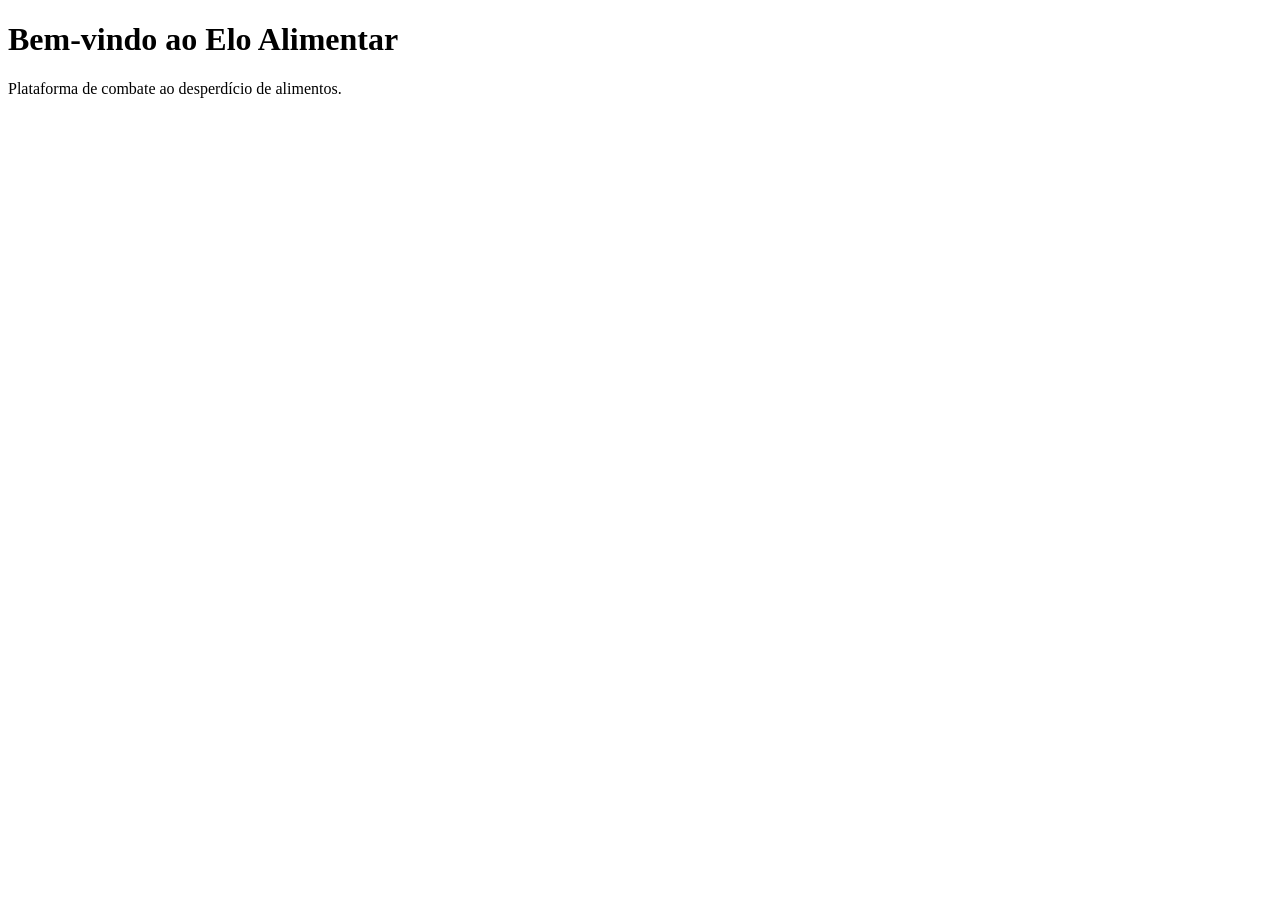
==== src/pages/index.html @ 0d0992c5 "feat: adiciona index.html inicial e estrutura de pastas" ====
<!DOCTYPE html>
<html lang="pt-BR">
<head>
    <meta charset="UTF-8">
    <meta name="viewport" content="width=device-width, initial-scale=1.0">
    <title>Elo Alimentar</title>
</head>
<body>
    <h1>Bem-vindo ao Elo Alimentar</h1>
    <p>Plataforma de combate ao desperdício de alimentos.</p>
</body>
</html>
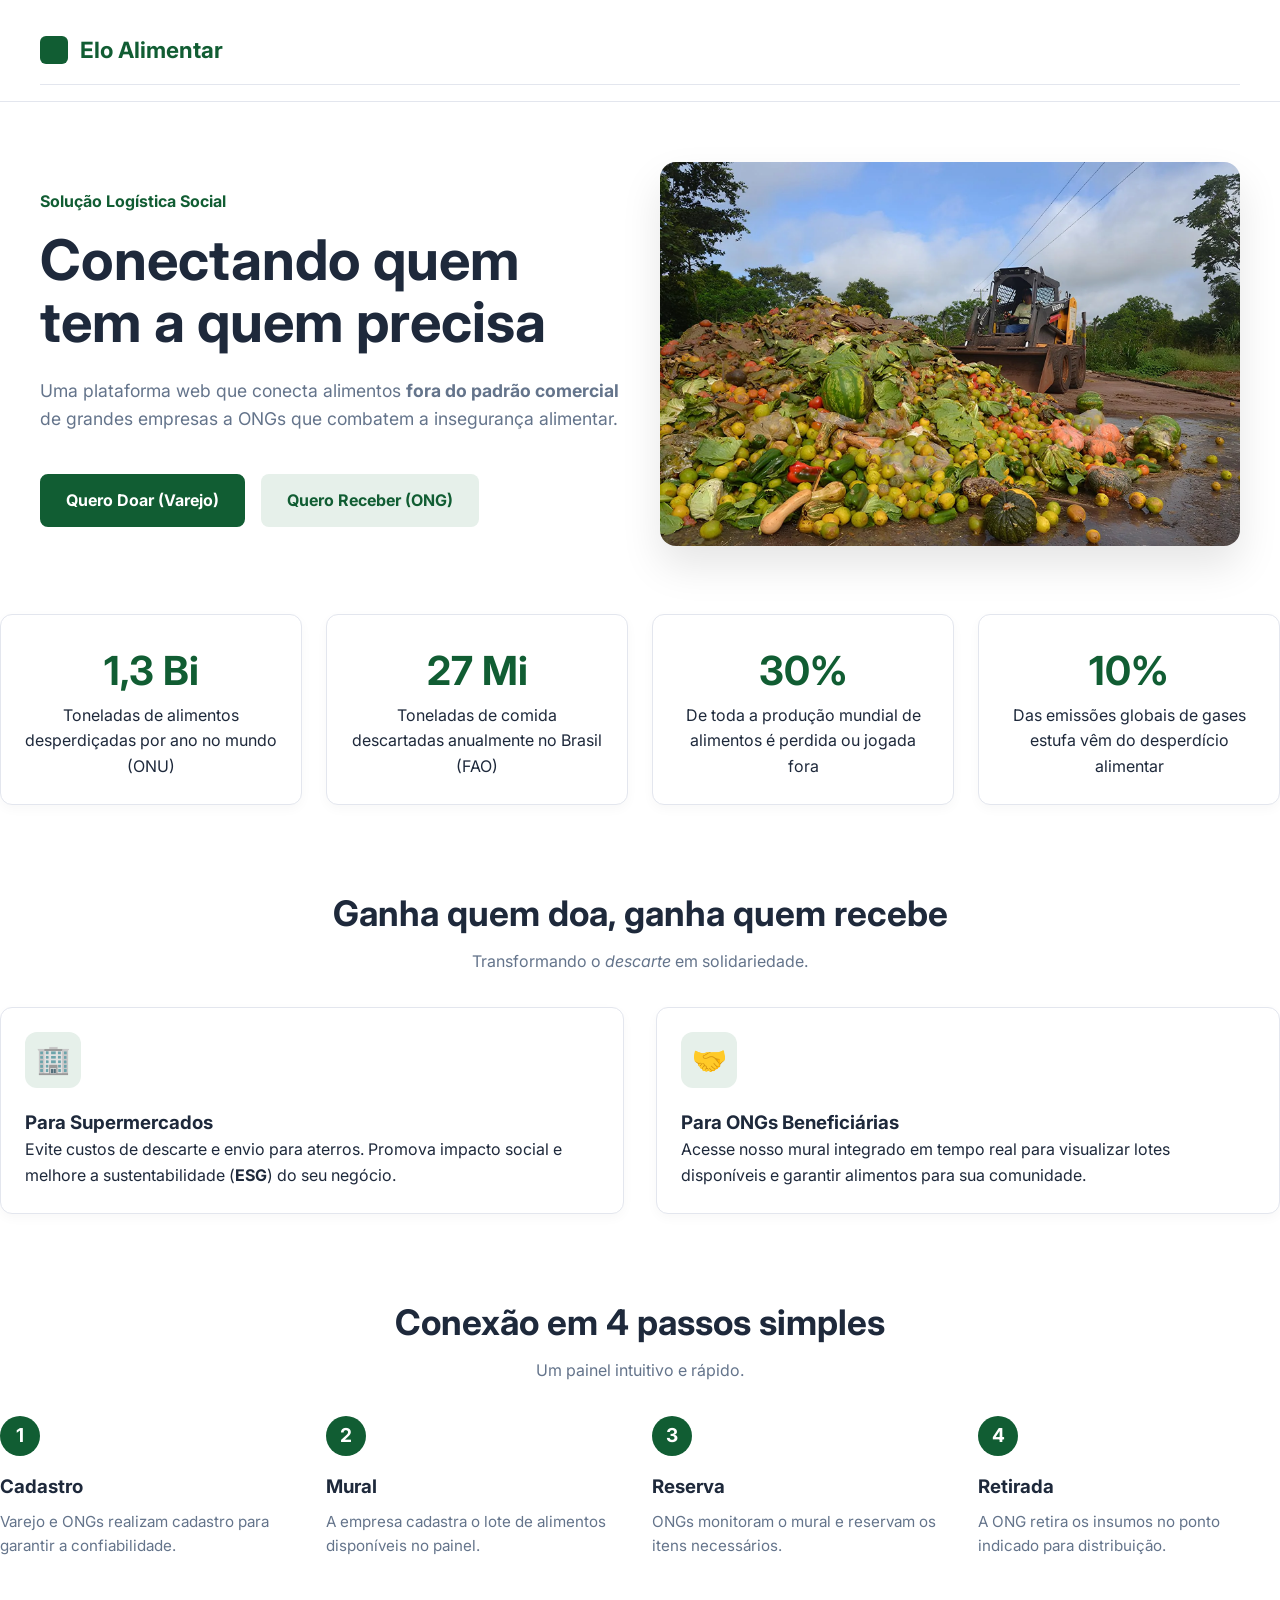
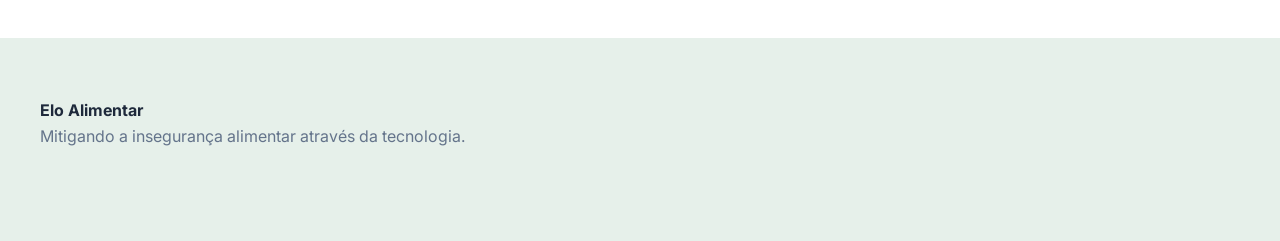
==== commit ee3b76d5: "Feature: Landing Page HTML e CSS global" ====
--- a/src/pages/index.html
+++ b/src/pages/index.html
@@ -3,10 +3,123 @@
 <head>
     <meta charset="UTF-8">
     <meta name="viewport" content="width=device-width, initial-scale=1.0">
-    <title>Elo Alimentar</title>
+    <meta name="description" content="Plataforma que conecta alimentos fora do padrão comercial a ONGs.">
+    <title>Elo Alimentar | Início</title>
+  
+    <link rel="preconnect" href="https://fonts.googleapis.com">
+    <link rel="preconnect" href="https://fonts.gstatic.com" crossorigin>
+    <link href="https://fonts.googleapis.com/css2?family=Inter:wght@300;400;600;700&display=swap" rel="stylesheet">
+    
+    <link rel="stylesheet" href="../styles/global.css">
+    <link rel="stylesheet" href="../styles/index.css">
 </head>
 <body>
-    <h1>Bem-vindo ao Elo Alimentar</h1>
-    <p>Plataforma de combate ao desperdício de alimentos.</p>
+    <header class="cabeçalho">
+        <div class="cabeçalho container">
+            <a href="logo.png" class="logo">
+                <span class="logo-icone" aria-hidden="true"></span>
+                <strong class="logo-nome">Elo Alimentar</strong>
+            </a>
+        </div>
+    </header>
+
+    <main class="principal">
+        <section class="hero">
+            <div class="container">
+                <article class="hero-conteudo">
+                    <em class="destaque">Solução Logística Social</em>
+                    <h1 class="hero-titulo">Conectando quem tem a quem precisa</h1>
+                    <p>Uma plataforma web que conecta alimentos <strong>fora do padrão comercial</strong> 
+                        de grandes empresas a ONGs que combatem a insegurança alimentar.</p>
+
+                    <menu class="acoes hero-acoes">
+                        <li><a href="#" class="btn">Quero Doar (Varejo)</a></li>
+                        <li><a href="#" class="btn secundario">Quero Receber (ONG)</a></li>
+                    </menu>
+                </article>
+
+                <figure class="hero-imagem">
+                    <img src="../images/Descarte.webp" alt="Voluntários entregando alimentos" width="600" height="400">
+                </figure>
+            </div>
+        </section>
+
+        <section aria-label="Estatísticas globais sobre o desperdício de alimentos">
+            <ul class="estatisticas-grid">
+                <li class="card texto-centro">
+                    <strong class="destaque h1">1,3 Bi</strong>
+                    <p>Toneladas de alimentos desperdiçadas por ano no mundo (ONU)</p>
+                </li>
+                <li class="card texto-centro">
+                    <strong class="destaque h1">27 Mi</strong>
+                    <p>Toneladas de comida descartadas anualmente no Brasil (FAO)</p>
+                </li>
+                <li class="card texto-centro">
+                    <strong class="destaque h1">30%</strong>
+                    <p>De toda a produção mundial de alimentos é perdida ou jogada fora</p>
+                </li>
+                <li class="card texto-centro">
+                    <strong class="destaque h1">10%</strong>
+                    <p>Das emissões globais de gases estufa vêm do desperdício alimentar</p>
+                </li>
+            </ul>
+        </section>
+
+        <section class="texto-centro espacamentoSecao">
+            <h2 id="titulo">Ganha quem doa, ganha quem recebe</h2>
+            <p class="sub">Transformando o <em>descarte</em> em solidariedade.</p>
+            
+            <div class="grid-como-funciona">
+                <article class="card texto-esquerda">
+                    <span class="icone" aria-hidden="true">🏢</span>
+                    <h3>Para Supermercados</h3>
+                    <p>Evite custos de descarte e envio para aterros. Promova impacto social e melhore a sustentabilidade (<strong>ESG</strong>) do seu negócio.</p>
+                </article>
+                
+                <article class="card texto-esquerda">
+                    <span class="icone" aria-hidden="true">🤝</span>
+                    <h3>Para ONGs Beneficiárias</h3>
+                    <p>Acesse nosso mural integrado em tempo real para visualizar lotes disponíveis e garantir alimentos para sua comunidade.</p>
+                </article>
+            </div>
+        </section>
+
+        <section class="texto-centro espacamentoSecao" id="como-funciona">
+            <h2 id="titulo">Conexão em 4 passos simples</h2>
+            <p class="sub">Um painel intuitivo e rápido.</p>
+            
+            <ol class="grid-passos">
+                <li class="texto-esquerda">
+                    <strong class="passo-lista">1</strong>
+                    <h3>Cadastro</h3>
+                    <p>Varejo e ONGs realizam cadastro para garantir a confiabilidade.</p>
+                </li>
+                <li class="texto-esquerda">
+                    <strong class="passo-lista">2</strong>
+                    <h3>Mural</h3>
+                    <p>A empresa cadastra o lote de alimentos disponíveis no painel.</p>
+                </li>
+                <li class="texto-esquerda">
+                    <strong class="passo-lista">3</strong>
+                    <h3>Reserva</h3>
+                    <p>ONGs monitoram o mural e reservam os itens necessários.</p>
+                </li>
+                <li class="texto-esquerda">
+                    <strong class="passo-lista">4</strong>
+                    <h3>Retirada</h3>
+                    <p>A ONG retira os insumos no ponto indicado para distribuição.</p>
+                </li>
+            </ol>
+        </section>
+    </main>
+
+    <footer class="rodape">
+        <div class="container grid-footer">
+            <section class="texto-esquerda">
+                <strong>Elo Alimentar</strong>
+                <p class="sub">Mitigando a insegurança alimentar através da tecnologia.</p>
+            </section>
+        </div>
+    </footer>
 </body>
 </html>
--- a/src/styles/global.css
+++ b/src/styles/global.css
@@ -0,0 +1,130 @@
+
+* {
+    margin: 0;
+    padding: 0;
+    box-sizing: border-box;
+}
+
+:root {
+    --cor-primaria: #115D33; 
+    --cor-fundo-destaque: #E6F0EA; 
+    --cor-escuro: #1E293B;
+    --cor-texto: #64748B;
+    --cor-fundo: #FFFFFF;
+    --cor-borda: #e3e6ee;
+}
+
+body {
+    font-family: 'Inter', sans-serif;
+    color: var(--cor-escuro);
+    background: var(--cor-fundo);
+    line-height: 1.6;
+}
+
+a {
+    color: inherit;
+    text-decoration: none;
+    transition: filter 0.3s ease;
+}
+
+ul, ol, menu {
+    list-style: none;
+}
+
+
+.container {
+    width: min(100% - 32px, 1200px);
+    margin: 0 auto;
+}
+
+.texto-centro { text-align: center; }
+.texto-esquerda { text-align: left; }
+.espacamentoSecao { margin: 80px 0; }
+
+#titulo {
+    font-size: 2.2rem;
+    color: var(--cor-escuro);
+    margin-bottom: 8px;
+}
+
+.sub {
+    color: var(--cor-texto);
+    margin-bottom: 32px;
+}
+
+.destaque {
+    color: var(--cor-primaria);
+    font-weight: 700;
+    font-style: normal;
+}
+
+.h1 { font-size: 2.5rem; }
+
+/* COMPONENTES: CABEÇALHO */
+.cabeçalho {
+    padding: 16px 0;
+    background: #fff;
+    border-bottom: 1px solid var(--cor-borda);
+    display: flex;
+    align-items: center;
+}
+
+.logo {
+    display: flex;
+    align-items: center;
+    gap: 12px;
+    font-size: 1.4rem;
+    color: var(--cor-primaria);
+}
+
+.logo-icone {
+    width: 28px;
+    height: 28px;
+    background: var(--cor-primaria);
+    border-radius: 6px;
+}
+
+.acoes {
+    display: flex;
+    gap: 16px;
+}
+
+.btn {
+    display: inline-block;
+    padding: 12px 24px;
+    border-radius: 8px;
+    font-weight: 700;
+    background: var(--cor-primaria);
+    color: #fff;
+    text-align: center;
+    border: 2px solid var(--cor-primaria);
+}
+
+.btn:hover { filter: brightness(0.9); }
+
+.btn.secundario {
+    background: var(--cor-fundo-destaque);
+    color: var(--cor-primaria);
+    border-color: transparent;
+}
+
+/* COMPONENTES: CARD */
+.card {
+    background: #fff;
+    border: 1px solid var(--cor-borda);
+    border-radius: 12px;
+    padding: 24px;
+    box-shadow: 0 4px 12px rgba(0, 0, 0, 0.03);
+}
+
+/* COMPONENTES: RODAPÉ */
+.rodape {
+    background: var(--cor-fundo-destaque);
+    padding: 60px 0;
+    margin-top: 80px;
+}
+
+.grid-footer {
+    display: grid;
+    grid-template-columns: 1fr;
+}
--- a/src/styles/index.css
+++ b/src/styles/index.css
@@ -0,0 +1,107 @@
+.hero {
+    padding: 60px 0;
+}
+
+.hero .container {
+    display: flex;
+    align-items: center;
+    gap: 40px;
+}
+
+.hero-conteudo {
+    flex: 1;
+}
+
+.hero-titulo {
+    font-size: 3.5rem;
+    line-height: 1.1;
+    margin: 16px 0 24px;
+    color: var(--cor-escuro);
+}
+
+.hero-conteudo p {
+    font-size: 1.1rem;
+    color: var(--cor-texto);
+    margin-bottom: 40px;
+}
+
+.hero-imagem {
+    flex: 1;
+}
+
+.hero-imagem img {
+    width: 100%;
+    height: auto;
+    border-radius: 16px;
+    box-shadow: 0 20px 40px rgba(0,0,0,0.1);
+}
+
+/* GRIDS ESPECÍFICOS */
+.estatisticas-grid {
+    display: grid;
+    grid-template-columns: repeat(4, 1fr);
+    gap: 24px;
+    margin-bottom: 80px;
+}
+
+.grid-como-funciona {
+    display: grid;
+    grid-template-columns: repeat(2, 1fr);
+    gap: 32px;
+}
+
+.grid-passos {
+    display: grid;
+    grid-template-columns: repeat(4, 1fr);
+    gap: 24px;
+}
+
+/* ÍCONES E MARCADORES */
+.icone {
+    display: inline-flex;
+    align-items: center;
+    justify-content: center;
+    width: 56px; 
+    height: 56px;
+    background: var(--cor-fundo-destaque);
+    border-radius: 12px;
+    font-size: 28px;
+    margin-bottom: 20px;
+}
+
+.passo-lista {
+    display: inline-flex;
+    align-items: center;
+    justify-content: center;
+    width: 40px; 
+    height: 40px;
+    background: var(--cor-primaria);
+    color: #fff;
+    border-radius: 50%;
+    font-size: 1.2rem;
+    margin-bottom: 16px;
+}
+
+.grid-passos h3 {
+    margin-bottom: 8px;
+    color: var(--cor-escuro);
+}
+
+.grid-passos p {
+    color: var(--cor-texto);
+    font-size: 0.95rem;
+}
+
+@media (max-width: 992px) {
+    .hero .container { flex-direction: column; text-align: center; }
+    .hero-acoes { justify-content: center; }
+    .estatisticas-grid { grid-template-columns: repeat(2, 1fr); }
+    .grid-passos { grid-template-columns: repeat(2, 1fr); }
+}
+
+@media (max-width: 768px) {
+    .hero-titulo { font-size: 2.5rem; }
+    .hero-acoes { flex-direction: column; width: 100%; }
+    .hero-acoes li, .hero-acoes .btn { width: 100%; }
+    .estatisticas-grid, .grid-como-funciona, .grid-passos { grid-template-columns: 1fr; }
+}
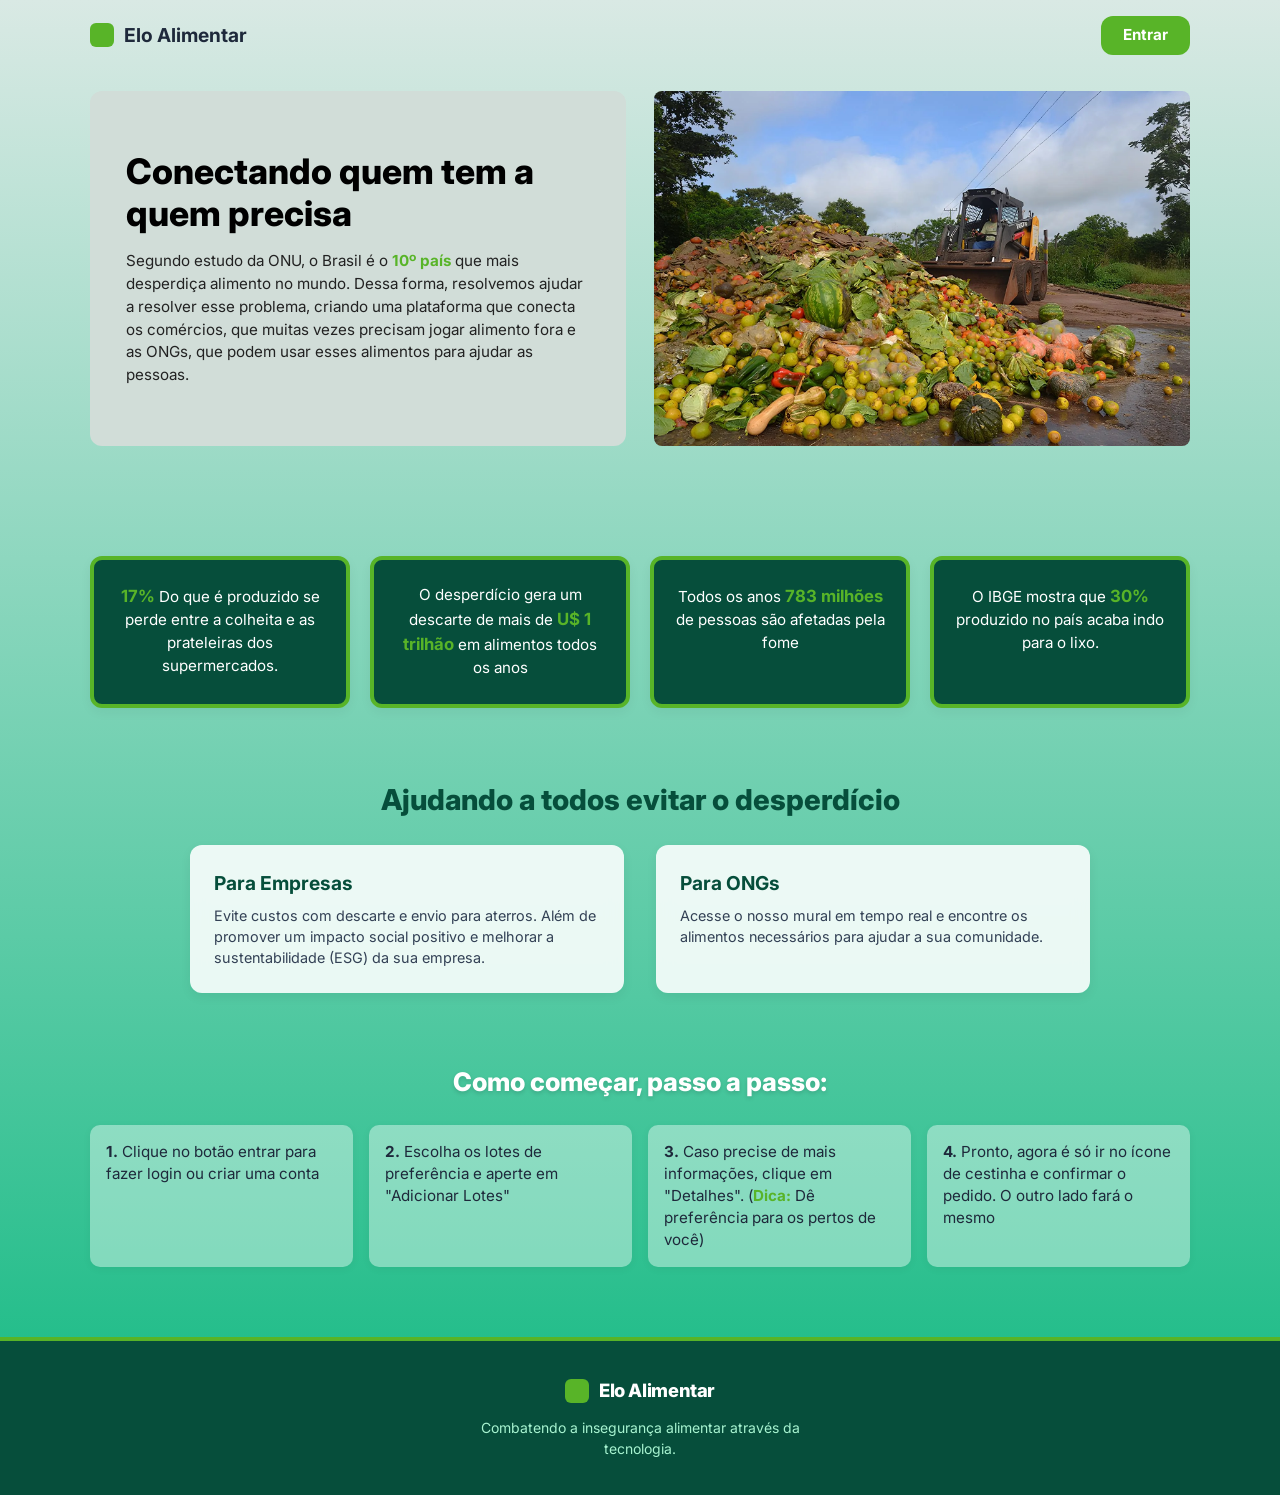
==== commit 56dad264: "Landing Page - CSS e HTML Final" ====
--- a/src/pages/index.html
+++ b/src/pages/index.html
@@ -8,117 +8,113 @@
   
     <link rel="preconnect" href="https://fonts.googleapis.com">
     <link rel="preconnect" href="https://fonts.gstatic.com" crossorigin>
-    <link href="https://fonts.googleapis.com/css2?family=Inter:wght@300;400;600;700&display=swap" rel="stylesheet">
+    <link href="https://fonts.googleapis.com/css2?family=Inter:wght@400;600;700;800&display=swap" rel="stylesheet">
     
     <link rel="stylesheet" href="../styles/global.css">
     <link rel="stylesheet" href="../styles/index.css">
 </head>
 <body>
-    <header class="cabeçalho">
-        <div class="cabeçalho container">
-            <a href="logo.png" class="logo">
+
+    <!-- CABEÇALHO -->
+    <header class="cabecalho">
+        <div class="container">
+            <a href="#" class="logo">
                 <span class="logo-icone" aria-hidden="true"></span>
-                <strong class="logo-nome">Elo Alimentar</strong>
+                <span class="logo-nome">Elo Alimentar</span>
             </a>
+            <a href="#" class="btn-entrar">Entrar</a>
         </div>
     </header>
 
     <main class="principal">
-        <section class="hero">
-            <div class="container">
-                <article class="hero-conteudo">
-                    <em class="destaque">Solução Logística Social</em>
+        
+        <!-- SEÇÃO HERO -->
+        <section class="hero secao">
+            <div class="container hero-grid">
+                <article class="hero-card">
                     <h1 class="hero-titulo">Conectando quem tem a quem precisa</h1>
-                    <p>Uma plataforma web que conecta alimentos <strong>fora do padrão comercial</strong> 
-                        de grandes empresas a ONGs que combatem a insegurança alimentar.</p>
-
-                    <menu class="acoes hero-acoes">
-                        <li><a href="#" class="btn">Quero Doar (Varejo)</a></li>
-                        <li><a href="#" class="btn secundario">Quero Receber (ONG)</a></li>
-                    </menu>
+                    <p>
+                        Segundo estudo da ONU, o Brasil é o <strong class="destaque-verde">10º país</strong> que mais desperdiça alimento no mundo. Dessa forma, resolvemos ajudar a resolver esse problema, criando uma plataforma que conecta os comércios, que muitas vezes precisam jogar alimento fora e as ONGs, que podem usar esses alimentos para ajudar as pessoas.
+                    </p>
                 </article>
 
-                <figure class="hero-imagem">
-                    <img src="../images/Descarte.webp" alt="Voluntários entregando alimentos" width="600" height="400">
-                </figure>
+                <div class="hero-imagem">
+                    <img src="../images/Descarte.webp" alt="Frutas e vegetais descartados no chão">
+                </div>
             </div>
         </section>
 
-        <section aria-label="Estatísticas globais sobre o desperdício de alimentos">
-            <ul class="estatisticas-grid">
-                <li class="card texto-centro">
-                    <strong class="destaque h1">1,3 Bi</strong>
-                    <p>Toneladas de alimentos desperdiçadas por ano no mundo (ONU)</p>
-                </li>
-                <li class="card texto-centro">
-                    <strong class="destaque h1">27 Mi</strong>
-                    <p>Toneladas de comida descartadas anualmente no Brasil (FAO)</p>
-                </li>
-                <li class="card texto-centro">
-                    <strong class="destaque h1">30%</strong>
-                    <p>De toda a produção mundial de alimentos é perdida ou jogada fora</p>
-                </li>
-                <li class="card texto-centro">
-                    <strong class="destaque h1">10%</strong>
-                    <p>Das emissões globais de gases estufa vêm do desperdício alimentar</p>
-                </li>
-            </ul>
-        </section>
-
-        <section class="texto-centro espacamentoSecao">
-            <h2 id="titulo">Ganha quem doa, ganha quem recebe</h2>
-            <p class="sub">Transformando o <em>descarte</em> em solidariedade.</p>
-            
-            <div class="grid-como-funciona">
-                <article class="card texto-esquerda">
-                    <span class="icone" aria-hidden="true">🏢</span>
-                    <h3>Para Supermercados</h3>
-                    <p>Evite custos de descarte e envio para aterros. Promova impacto social e melhore a sustentabilidade (<strong>ESG</strong>) do seu negócio.</p>
-                </article>
-                
-                <article class="card texto-esquerda">
-                    <span class="icone" aria-hidden="true">🤝</span>
-                    <h3>Para ONGs Beneficiárias</h3>
-                    <p>Acesse nosso mural integrado em tempo real para visualizar lotes disponíveis e garantir alimentos para sua comunidade.</p>
-                </article>
+        <!-- SEÇÃO ESTATÍSTICAS -->
+        <section class="secao">
+            <div class="container">
+                <ul class="estatisticas-grid">
+                    <li class="card-estatistica">
+                        <strong class="destaque-verde">17%</strong> Do que é produzido se perde entre a colheita e as prateleiras dos supermercados.
+                    </li>
+                    <li class="card-estatistica">
+                        O desperdício gera um descarte de mais de <strong class="destaque-verde">U$ 1 trilhão</strong> em alimentos todos os anos
+                    </li>
+                    <li class="card-estatistica">
+                        Todos os anos <strong class="destaque-verde">783 milhões</strong> de pessoas são afetadas pela fome
+                    </li>
+                    <li class="card-estatistica">
+                        O IBGE mostra que <strong class="destaque-verde">30%</strong> produzido no país acaba indo para o lixo.
+                    </li>
+                </ul>
             </div>
         </section>
 
-        <section class="texto-centro espacamentoSecao" id="como-funciona">
-            <h2 id="titulo">Conexão em 4 passos simples</h2>
-            <p class="sub">Um painel intuitivo e rápido.</p>
-            
-            <ol class="grid-passos">
-                <li class="texto-esquerda">
-                    <strong class="passo-lista">1</strong>
-                    <h3>Cadastro</h3>
-                    <p>Varejo e ONGs realizam cadastro para garantir a confiabilidade.</p>
-                </li>
-                <li class="texto-esquerda">
-                    <strong class="passo-lista">2</strong>
-                    <h3>Mural</h3>
-                    <p>A empresa cadastra o lote de alimentos disponíveis no painel.</p>
-                </li>
-                <li class="texto-esquerda">
-                    <strong class="passo-lista">3</strong>
-                    <h3>Reserva</h3>
-                    <p>ONGs monitoram o mural e reservam os itens necessários.</p>
-                </li>
-                <li class="texto-esquerda">
-                    <strong class="passo-lista">4</strong>
-                    <h3>Retirada</h3>
-                    <p>A ONG retira os insumos no ponto indicado para distribuição.</p>
-                </li>
-            </ol>
+        <!-- SEÇÃO SOLUÇÃO -->
+        <section class="secao">
+            <div class="container">
+                <h2 class="titulo-secao-verde">Ajudando a todos evitar o desperdício</h2>
+                
+                <div class="grid-solucao">
+                    <article class="coluna-solucao">
+                        <h3>Para Empresas</h3>
+                        <p>Evite custos com descarte e envio para aterros. Além de promover um impacto social positivo e melhorar a sustentabilidade (ESG) da sua empresa.</p>
+                    </article>
+                    
+                    <article class="coluna-solucao">
+                        <h3>Para ONGs</h3>
+                        <p>Acesse o nosso mural em tempo real e encontre os alimentos necessários para ajudar a sua comunidade.</p>
+                    </article>
+                </div>
+            </div>
         </section>
+
+        <!-- SEÇÃO PASSO A PASSO -->
+        <section class="secao">
+            <div class="container">
+                <h2 class="titulo-secao">Como começar, passo a passo:</h2>
+                
+                <ol class="grid-passos">
+                    <li class="passo-item">
+                        <strong>1.</strong> Clique no botão entrar para fazer login ou criar uma conta
+                    </li>
+                    <li class="passo-item">
+                        <strong>2.</strong> Escolha os lotes de preferência e aperte em "Adicionar Lotes"
+                    </li>
+                    <li class="passo-item">
+                        <strong>3.</strong> Caso precise de mais informações, clique em "Detalhes". (<span class="destaque-verde">Dica:</span> Dê preferência para os pertos de você)
+                    </li>
+                    <li class="passo-item">
+                        <strong>4.</strong> Pronto, agora é só ir no ícone de cestinha e confirmar o pedido. O outro lado fará o mesmo
+                    </li>
+                </ol>
+            </div>
+        </section>
+
     </main>
 
+    <!-- RODAPÉ -->
     <footer class="rodape">
-        <div class="container grid-footer">
-            <section class="texto-esquerda">
-                <strong>Elo Alimentar</strong>
-                <p class="sub">Mitigando a insegurança alimentar através da tecnologia.</p>
-            </section>
+        <div class="container">
+            <div class="rodape-brand">
+                <span class="rodape-logo-icone" aria-hidden="true"></span>
+                <span class="rodape-titulo">Elo Alimentar</span>
+            </div>
+            <p class="rodape-sub">Combatendo a insegurança alimentar através da tecnologia.</p>
         </div>
     </footer>
 </body>
--- a/src/styles/global.css
+++ b/src/styles/global.css
@@ -1,4 +1,3 @@
-
 * {
     margin: 0;
     padding: 0;
@@ -6,125 +5,128 @@
 }
 
 :root {
-    --cor-primaria: #115D33; 
-    --cor-fundo-destaque: #E6F0EA; 
-    --cor-escuro: #1E293B;
-    --cor-texto: #64748B;
-    --cor-fundo: #FFFFFF;
-    --cor-borda: #e3e6ee;
+    --gradiente-inicio: #D9E9E4;
+    --gradiente-fim: #10B981;
+    --cor-verde-destaque: #58B428;
+    --cor-texto-escuro: #1E293B;
+    --cor-texto-corpo: #334155;
+    --cor-card-fundo: rgba(255, 255, 255, 0.4);
+    --cor-hero-box: #D1DDD8;
 }
 
 body {
     font-family: 'Inter', sans-serif;
-    color: var(--cor-escuro);
-    background: var(--cor-fundo);
-    line-height: 1.6;
+    color: var(--cor-texto-escuro);
+    /* Gradiente linear do protótipo */
+    background: linear-gradient(180deg, var(--gradiente-inicio) 0%, var(--gradiente-fim) 100%);
+    min-height: 100vh;
+    line-height: 1.5;
 }
 
 a {
     color: inherit;
     text-decoration: none;
-    transition: filter 0.3s ease;
 }
 
-ul, ol, menu {
+ul, ol {
     list-style: none;
 }
 
+img {
+    max-width: 100%;
+    height: auto;
+    display: block;
+}
 
 .container {
-    width: min(100% - 32px, 1200px);
+    width: min(100% - 32px, 1100px);
     margin: 0 auto;
 }
 
-.texto-centro { text-align: center; }
-.texto-esquerda { text-align: left; }
-.espacamentoSecao { margin: 80px 0; }
-
-#titulo {
-    font-size: 2.2rem;
-    color: var(--cor-escuro);
-    margin-bottom: 8px;
+.destaque-verde {
+    color: var(--cor-verde-destaque);
+    font-weight: 700;
 }
 
-.sub {
-    color: var(--cor-texto);
-    margin-bottom: 32px;
+.cabecalho {
+    padding: 16px 0;
 }
 
-.destaque {
-    color: var(--cor-primaria);
-    font-weight: 700;
-    font-style: normal;
-}
-
-.h1 { font-size: 2.5rem; }
-
-/* COMPONENTES: CABEÇALHO */
-.cabeçalho {
-    padding: 16px 0;
-    background: #fff;
-    border-bottom: 1px solid var(--cor-borda);
+.cabecalho .container {
     display: flex;
     align-items: center;
+    justify-content: space-between;
 }
 
 .logo {
     display: flex;
     align-items: center;
-    gap: 12px;
-    font-size: 1.4rem;
-    color: var(--cor-primaria);
+    gap: 10px;
+    font-size: 1.2rem;
+    font-weight: 700;
 }
 
 .logo-icone {
-    width: 28px;
-    height: 28px;
-    background: var(--cor-primaria);
+    width: 24px;
+    height: 24px;
+    background: var(--cor-verde-destaque);
     border-radius: 6px;
 }
 
-.acoes {
-    display: flex;
-    gap: 16px;
+.btn-entrar {
+    background-color: var(--cor-verde-destaque);
+    color: #ffffff;
+    padding: 8px 22px;
+    border-radius: 12px;
+    font-weight: 700;
+    font-size: 0.95rem;
+    transition: opacity 0.2s;
 }
 
-.btn {
-    display: inline-block;
-    padding: 12px 24px;
-    border-radius: 8px;
-    font-weight: 700;
-    background: var(--cor-primaria);
-    color: #fff;
-    text-align: center;
-    border: 2px solid var(--cor-primaria);
+.btn-entrar:hover {
+    opacity: 0.9;
 }
 
-.btn:hover { filter: brightness(0.9); }
 
-.btn.secundario {
-    background: var(--cor-fundo-destaque);
-    color: var(--cor-primaria);
-    border-color: transparent;
+.rodape {
+    background-color: #064E3B; 
+    color: #FFFFFF;
+    padding: 36px 0;
+    margin-top: 60px;
+    border-top: 4px solid var(--cor-verde-destaque); 
 }
 
-/* COMPONENTES: CARD */
-.card {
-    background: #fff;
-    border: 1px solid var(--cor-borda);
-    border-radius: 12px;
-    padding: 24px;
-    box-shadow: 0 4px 12px rgba(0, 0, 0, 0.03);
+.rodape .container {
+    display: flex;
+    flex-direction: column;
+    align-items: center;
+    text-align: center;
+    gap: 12px;
 }
 
-/* COMPONENTES: RODAPÉ */
-.rodape {
-    background: var(--cor-fundo-destaque);
-    padding: 60px 0;
-    margin-top: 80px;
+.rodape-brand {
+    display: flex;
+    align-items: center;
+    gap: 10px;
 }
 
-.grid-footer {
-    display: grid;
-    grid-template-columns: 1fr;
+.rodape-logo-icone {
+    width: 24px;
+    height: 24px;
+    background: var(--cor-verde-destaque);
+    border-radius: 6px;
+}
+
+.rodape-titulo {
+    font-size: 1.15rem;
+    font-weight: 800;
+    color: #ffffff;
+    letter-spacing: -0.02em;
+}
+
+.rodape-sub {
+    font-size: 0.875rem;
+    color: #A7F3D0; 
+    max-width: 360px;
+    line-height: 1.5;
 }
--- a/src/styles/index.css
+++ b/src/styles/index.css
@@ -1,107 +1,215 @@
+.secao {
+    margin-bottom: 48px;
+}
 .hero {
-    padding: 60px 0;
-}
-
-.hero .container {
+    padding: 12px 0 24px;
+}
+
+.hero-grid {
     display: flex;
-    align-items: center;
-    gap: 40px;
-}
-
-.hero-conteudo {
-    flex: 1;
+    flex-direction: column;
+    gap: 20px;
+}
+
+.hero-card {
+    background-color: var(--cor-hero-box);
+    padding: 24px;
+    border-radius: 12px;
+    text-align: center;
 }
 
 .hero-titulo {
-    font-size: 3.5rem;
-    line-height: 1.1;
-    margin: 16px 0 24px;
-    color: var(--cor-escuro);
-}
-
-.hero-conteudo p {
-    font-size: 1.1rem;
-    color: var(--cor-texto);
-    margin-bottom: 40px;
-}
-
-.hero-imagem {
-    flex: 1;
+    font-size: 1.5rem;
+    font-weight: 800;
+    margin-bottom: 16px;
+    color: #000000;
+    line-height: 1.2;
+}
+
+.hero-card p {
+    font-size: 0.9rem;
+    color: #222222;
+    text-align: left;
+    line-height: 1.5;
 }
 
 .hero-imagem img {
+    border-radius: 8px;
     width: 100%;
-    height: auto;
-    border-radius: 16px;
-    box-shadow: 0 20px 40px rgba(0,0,0,0.1);
-}
-
-/* GRIDS ESPECÍFICOS */
+    object-fit: cover;
+}
 .estatisticas-grid {
     display: grid;
-    grid-template-columns: repeat(4, 1fr);
-    gap: 24px;
-    margin-bottom: 80px;
-}
-
-.grid-como-funciona {
+    grid-template-columns: repeat(2, 1fr);
+    gap: 16px;
+}
+
+.card-estatistica {
+    background-color: #064E3B;
+    border: 4px solid var(--cor-verde-destaque);
+    border-radius: 12px;
+    padding: 20px 16px;
+    font-size: 0.9rem;
+    line-height: 1.5;
+    color: #ffffff;
+    box-shadow: 0 4px 12px rgba(0, 0, 0, 0.05);
+    text-align: center;
+    transition: transform 0.2s ease, box-shadow 0.2s ease;
+}
+
+.card-estatistica:hover {
+    transform: translateY(-4px);
+    box-shadow: 0 8px 16px rgba(0, 0, 0, 0.1);
+}
+
+.card-estatistica .destaque-verde {
+    font-size: 1.05rem;
+}
+.titulo-secao-verde {
+    color: #064E3B;
+    font-size: 1.5rem;
+    text-align: center;
+    margin-bottom: 24px;
+    font-weight: 800;
+}
+
+.grid-solucao {
     display: grid;
     grid-template-columns: repeat(2, 1fr);
-    gap: 32px;
+    gap: 14px;
+}
+
+.coluna-solucao {
+    background: rgba(255, 255, 255, 0.88);
+    backdrop-filter: blur(8px);
+    padding: 16px;
+    border-radius: 12px;
+    box-shadow: 0 4px 12px rgba(0, 0, 0, 0.06);
+}
+
+.coluna-solucao h3 {
+    font-size: 1rem;
+    margin-bottom: 8px;
+    color: #064E3B;
+}
+
+.coluna-solucao p {
+    font-size: 0.825rem;
+    color: #334155;
+    text-align: left;
+    line-height: 1.45;
+}
+.titulo-secao {
+    font-size: 1.35rem;
+    text-align: center;
+    margin-bottom: 24px;
+    font-weight: 800;
+    color: #FFFFFF;
+    text-shadow: 0 2px 4px rgba(0, 0, 0, 0.15);
 }
 
 .grid-passos {
-    display: grid;
-    grid-template-columns: repeat(4, 1fr);
-    gap: 24px;
-}
-
-/* ÍCONES E MARCADORES */
-.icone {
-    display: inline-flex;
-    align-items: center;
-    justify-content: center;
-    width: 56px; 
-    height: 56px;
-    background: var(--cor-fundo-destaque);
-    border-radius: 12px;
-    font-size: 28px;
-    margin-bottom: 20px;
-}
-
-.passo-lista {
-    display: inline-flex;
-    align-items: center;
-    justify-content: center;
-    width: 40px; 
-    height: 40px;
-    background: var(--cor-primaria);
-    color: #fff;
-    border-radius: 50%;
-    font-size: 1.2rem;
-    margin-bottom: 16px;
-}
-
-.grid-passos h3 {
-    margin-bottom: 8px;
-    color: var(--cor-escuro);
-}
-
-.grid-passos p {
-    color: var(--cor-texto);
-    font-size: 0.95rem;
-}
-
-@media (max-width: 992px) {
-    .hero .container { flex-direction: column; text-align: center; }
-    .hero-acoes { justify-content: center; }
-    .estatisticas-grid { grid-template-columns: repeat(2, 1fr); }
-    .grid-passos { grid-template-columns: repeat(2, 1fr); }
-}
-
-@media (max-width: 768px) {
-    .hero-titulo { font-size: 2.5rem; }
-    .hero-acoes { flex-direction: column; width: 100%; }
-    .hero-acoes li, .hero-acoes .btn { width: 100%; }
-    .estatisticas-grid, .grid-como-funciona, .grid-passos { grid-template-columns: 1fr; }
+    display: flex;
+    flex-direction: column;
+    gap: 12px;
+    max-width: 450px;
+    margin: 0 auto;
+}
+
+.passo-item {
+    background: var(--cor-card-fundo);
+    padding: 16px;
+    border-radius: 10px;
+    box-shadow: 0 2px 8px rgba(0, 0, 0, 0.05);
+    color: #1E293B;
+    font-size: 0.875rem;
+    line-height: 1.45;
+    text-align: left;
+}
+
+@media (min-width: 860px) {
+
+    .secao {
+        margin-bottom: 70px;
+    }
+
+    .hero {
+        padding: 20px 0 40px;
+    }
+
+    .hero-grid {
+        display: grid;
+        grid-template-columns: 1fr 1fr;
+        align-items: stretch;
+        gap: 28px;
+    }
+
+    .hero-card {
+        padding: 36px;
+        display: flex;
+        flex-direction: column;
+        justify-content: center;
+    }
+
+    .hero-titulo {
+        font-size: 2.2rem;
+        text-align: left;
+    }
+
+    .hero-card p {
+        font-size: 0.95rem;
+    }
+
+    .hero-imagem img {
+        height: 100%;
+        max-height: 380px;
+    }
+
+    .estatisticas-grid {
+        grid-template-columns: repeat(4, 1fr);
+        gap: 20px;
+    }
+
+    .card-estatistica {
+        padding: 24px 20px;
+        font-size: 0.95rem;
+    }
+
+    .titulo-secao-verde {
+        font-size: 1.8rem;
+    }
+
+    .grid-solucao {
+        gap: 32px;
+        max-width: 900px;
+        margin: 0 auto;
+    }
+
+    .coluna-solucao {
+        padding: 24px;
+    }
+
+    .coluna-solucao h3 {
+        font-size: 1.2rem;
+    }
+
+    .coluna-solucao p {
+        font-size: 0.9rem;
+    }
+
+    .titulo-secao {
+        font-size: 1.6rem;
+    }
+
+    .grid-passos {
+        display: grid;
+        grid-template-columns: repeat(4, 1fr);
+        gap: 16px;
+        max-width: 100%;
+    }
+
+    .passo-item {
+        font-size: 0.95rem;
+        height: 100%;
+    }
 }
